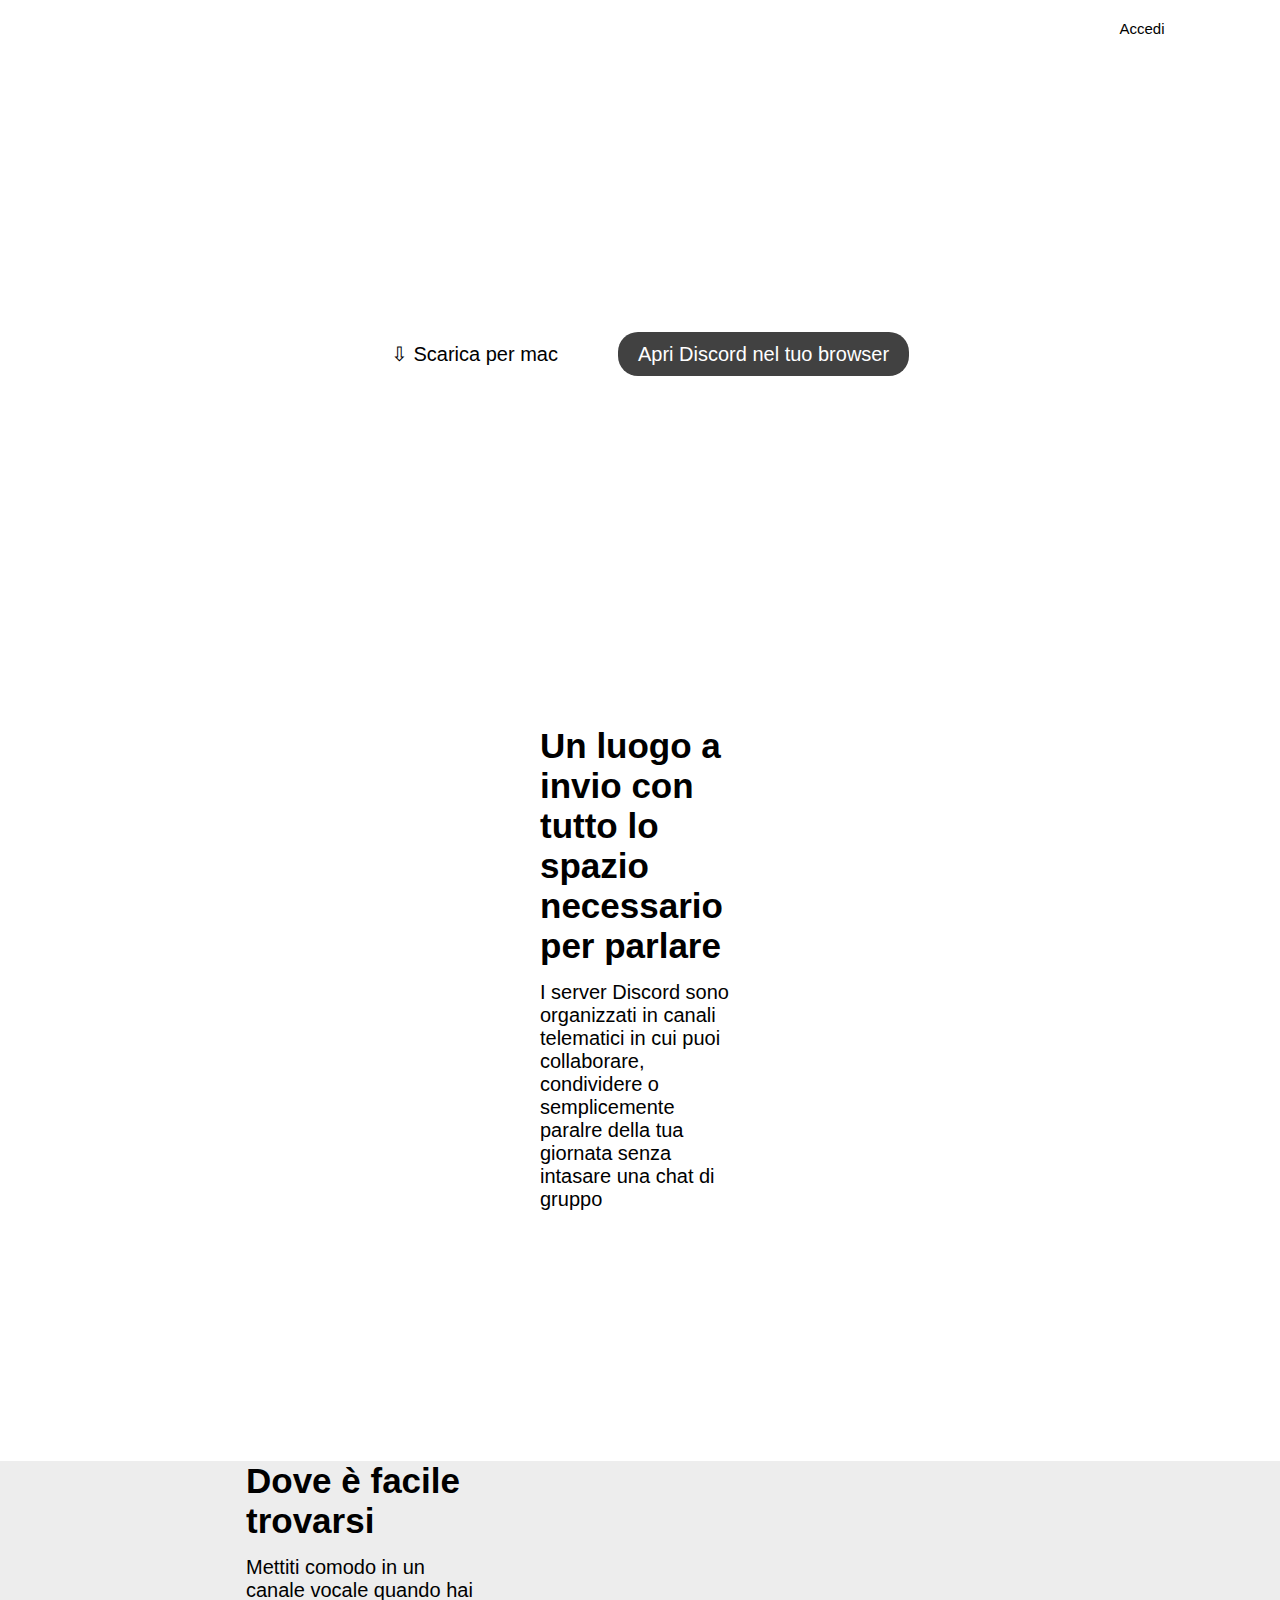
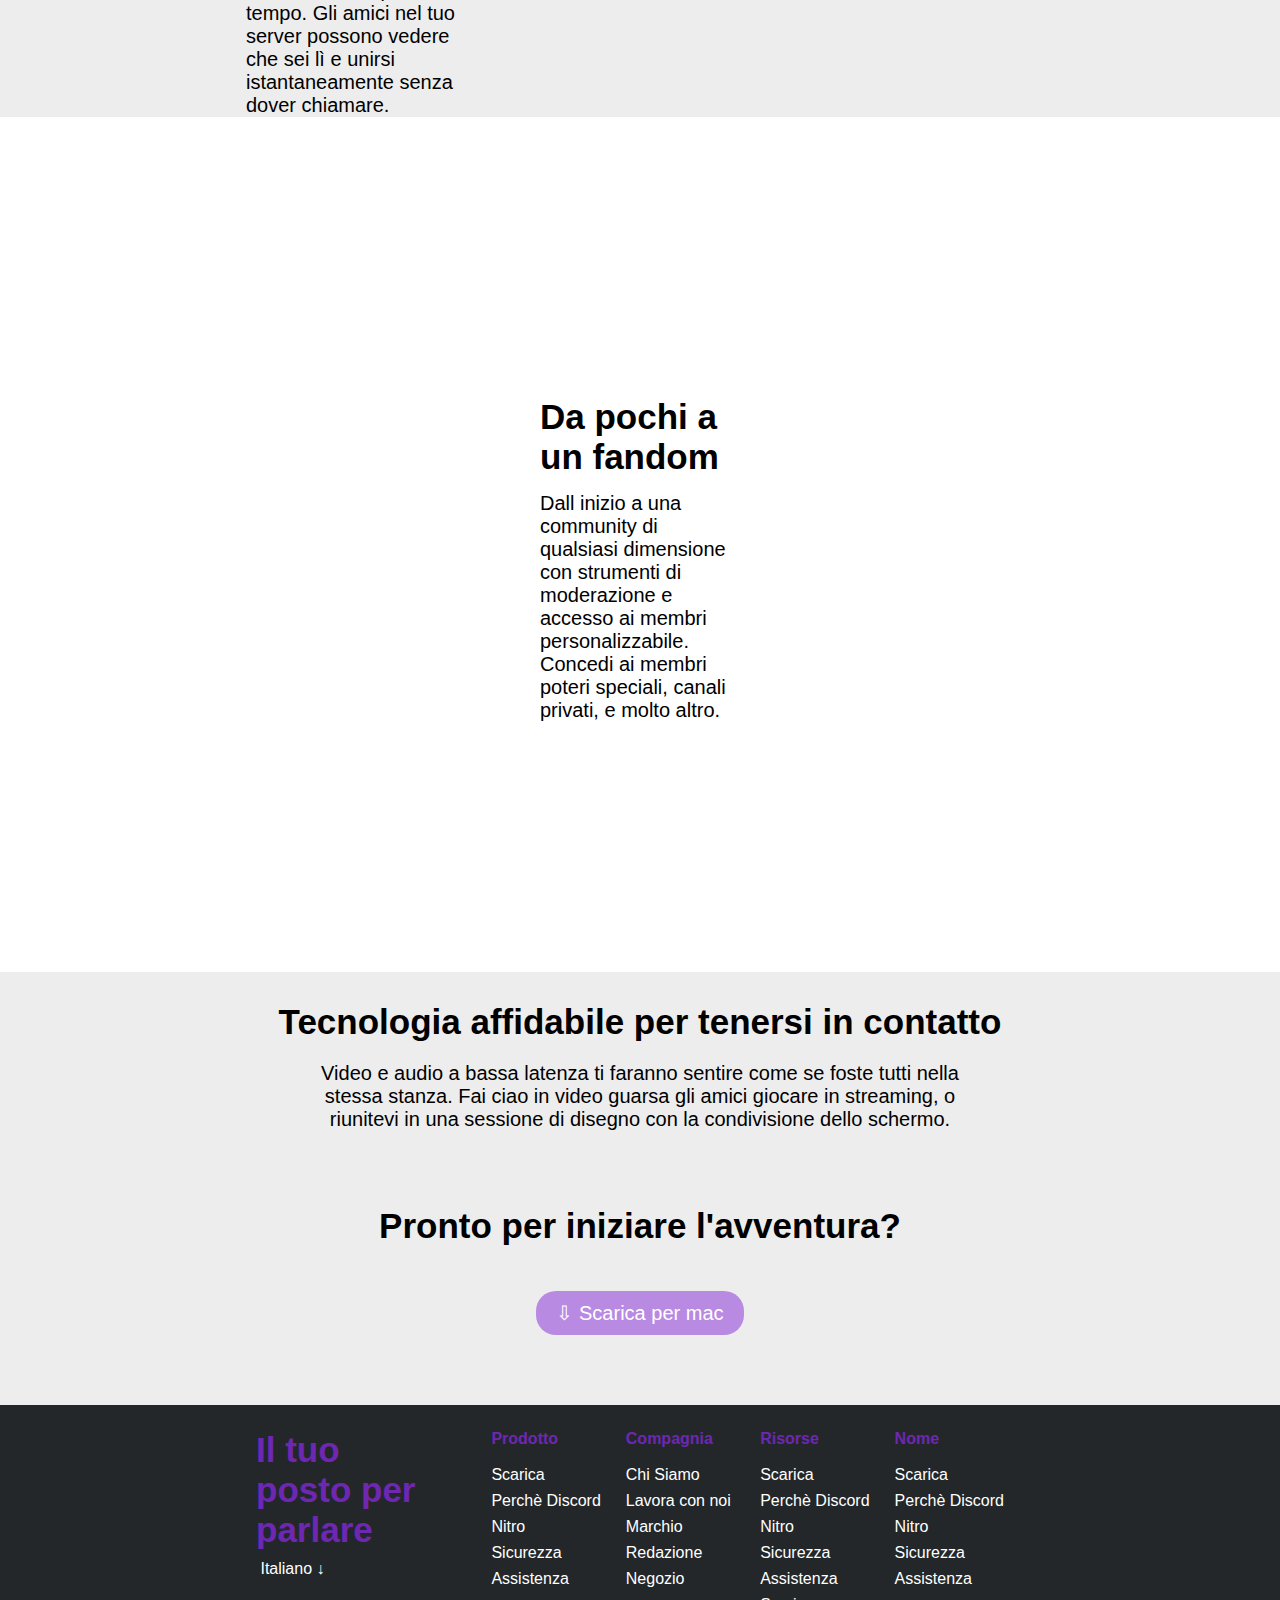
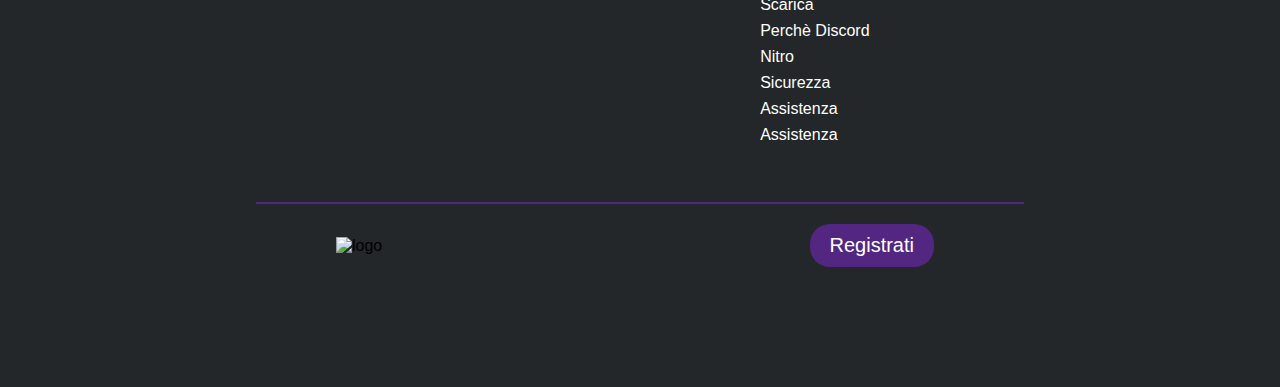
==== Bonus/index.html @ b8ca1c83 "Esercizio bonus con le onde." ====
<!DOCTYPE html>
<html lang="en">
    <head>
        <meta charset="UTF-8">
        <meta http-equiv="X-UA-Compatible" content="IE=edge">
        <meta name="viewport" content="width=device-width, initial-scale=1.0">
        <link href="http://fonts.cdnfonts.com/css/whitney-2?styles=68522,68521" rel="stylesheet">
        <link rel="stylesheet" href="./css/style.css">
        <title>Esercizio:  htmlcss-discord bonus</title>
    </head>
    <body>

        <!-- Inizio header -->

        <header class="img-container">
            <div class="header-container">
                <div class="row-header">
                    <div class="col-logo margin-right-100">
                        <img src="../img/logo.svg" alt="logo">
                    </div>
                        <div class="col-link ">
                            <ul class="unordered-list-header">
                                <li> <a class="link-header" href="https://discord.com/download">Scarica</a></li>
                                <li> <a class="link-header" href="https://discord.com/servers">Perché discord</a></li>
                                <li> <a class="link-header" href="https://discord.com/nitro">Nitro</a></li>
                                <li> <a class="link-header" href="https://discord.com/safetycenter">Sicurezza</a></li>
                                <li> <a class="link-header" href="https://support.discord.com/hc/it">Assistenza</a></li>
                            </ul>
                        </div>
                    <div class="col-login margin-left-100 accedi "> 
                        <a class="link-header-login" href="https://discord.com/channels/@me">Accedi</a>
                    </div>
                </div>
            </div>

            <!-- Header section -->
           
            <section class="row-blue">
                <div class="row-central">
                    <div class="header-col">
                        <h2 class="h2-title margin-top-bottom-50">Il tuo posto per parlare</h2>
                        <p class="header-p">Che tu faccia parte di un club scolatico, gruppo di gamer, comunità artistica mondalie, o semplicemente di un piccolo gruppo di amici che vuole passare il tempo assieme, Discord rende più facile chiaccherare ogni giorno e ritrovarsi più spesso.</p>
                        <div class="button-container padding-vertical-200">
                            <button class="button-common download-mac-first margin-20">&#8681; Scarica per mac</button>
                            <button class="button-common open-discord-browser margin-20">Apri Discord nel tuo browser</button>
                        </div>
                        </div>
                </div>
            </section>
        </header>   
        
        <!-- Inizio Main --> 

        <main>

            <!-- Seconda section -->

            <section class="row-section">
                <div class="section-container margin-top-bottom-100">
                    <div class="margin-righ-30">
                        <img class="img-item" src="./img/item1.svg" alt="">
                    </div>
                    <div class="second-section-col margin-top-30">
                        <h3>Un luogo a invio con tutto lo spazio necessario per parlare </h3>
                        <p class="margin-top-15 p-section-two">I server Discord sono organizzati in canali telematici in cui puoi collaborare, condividere o semplicemente paralre della tua giornata senza intasare una chat di gruppo</p>
                    </div>
                </div>
            </section>

            <!-- Terza section -->

            <section class="row-gray">
                <div class="waves"></div>
                <div class="gray-container  ">
                    <div class="third-section-col margin-righ-100">
                        <h3>Dove è facile trovarsi</h3>
                        <p class="margin-top-15 p-section-two">Mettiti comodo in un canale vocale quando hai tempo. Gli amici nel tuo server possono vedere che sei lì e unirsi istantaneamente senza dover chiamare. </p>
                    </div>
                    <div class="third-section-col-two margin-left-100">
                        <img class="img-item" src="./img/item2.svg" alt="">
                    </div>
                </div>
                <div class="waves waves-down"></div>
            </section>

            <!-- Quarta section -->

            <section class="row-section">
                <div class="section-container margin-top-bottom-100">
                    <div class="margin-right-30">
                        <img class="img-item" src="./img/item3.svg" alt="">
                    </div>
                    <div class="second-section-col margin-top-30">
                        <h3>Da pochi a un fandom</h3>
                        <p class="margin-top-15 p-section-two">Dall inizio a una community di qualsiasi dimensione con strumenti di moderazione e accesso ai membri personalizzabile. Concedi ai membri poteri speciali, canali privati, e molto altro.</p>
                    </div>
                </div>
            </section>

              <!-- Quarta section -->

              <section >
                <div class="waves"></div>
                <div class="fuor-section-container ">
                    <h3 class="margin-top-30 ">Tecnologia affidabile per tenersi in contatto</h3>
                    <p class=" p-section-two p-ultimate ">Video e audio a bassa latenza ti faranno sentire come se foste tutti nella stessa stanza. Fai ciao in video guarsa gli amici giocare in streaming, o riunitevi in una sessione di disegno con la condivisione dello schermo.</p>
                    <div class="four-section-col ">
                        <img class="img-item-big" src="./img/item4-big.svg" alt="">
                    </div>
                    <div class="background-stars">
                        <h3>Pronto per iniziare l'avventura?</h3>
                    </div>
                        <div class="button-common download-mac-second margin-20">&#8681; Scarica per mac</div>
                    </div>
             </section>
            </main>
             
            <!-- Footer  section -->
            <footer class="border"> 
                <section class="row-footer ">
                    <div class="footer-container" >
                            <div class="first-footer-col">
                                <h3 class="h3-footer">Il tuo posto per parlare</h3>
                                <img class="logo-ita" src="./img/ita.png" alt="">
                                <span class="logo-ita"> Italiano &#8595;</span>
                                <div class="social">
                                    <img class="social-logo" src="./img/facebook.svg" alt="">
                                    <img class="social-logo" src="./img/instagram.svg" alt="">
                                    <img class="social-logo" src="./img/twitter.svg" alt="">
                                    <img class="social-logo" src="./img/youtube.svg" alt="">                      
                                </div>                                
                            </div>
                            <div class="footer-col">
                                <ul class="unordered-list-footer">
                                    <li class="h3-footer">Prodotto</li>
                                    <li>Scarica</li>
                                    <li>Perchè Discord</li>
                                    <li>Nitro</li>
                                    <li>Sicurezza</li>
                                    <li>Assistenza</li>
                                </ul>
                            </div>
                            <div class="footer-col">
                                <ul class="unordered-list-footer">
                                    <li class="h3-footer">Compagnia</li>
                                    <li>Chi Siamo</li>
                                    <li>Lavora con noi</li>
                                    <li>Marchio</li>
                                    <li>Redazione</li>
                                    <li>Negozio</li>
                                </ul>
                            </div>
                            <div class="footer-col">
                                <ul class="unordered-list-footer">
                                    <li class="h3-footer">Risorse</li>
                                    <li>Scarica</li>
                                    <li>Perchè Discord</li>
                                    <li>Nitro</li>
                                    <li>Sicurezza</li>
                                    <li>Assistenza</li>
                                    <li>Scarica</li>
                                    <li>Perchè Discord</li>
                                    <li>Nitro</li>
                                    <li>Sicurezza</li>
                                    <li>Assistenza</li>
                                    <li>Assistenza</li>
                                </ul>
                            </div>
                            <div class="footer-col">
                                <ul class="unordered-list-footer">
                                    <li class="h3-footer">Nome</li>
                                    <li>Scarica</li>
                                    <li>Perchè Discord</li>
                                    <li>Nitro</li>
                                    <li>Sicurezza</li>
                                    <li>Assistenza</li>
                                </ul>
                            </div>
                    </div>
                </section>

                <section>
                    <div class="footer-container-two">
                        <div class="bottom-container border-top">
                            <div class="footer-logo-col ">
                                <img src="./img/logo.svg" alt="logo">
                            </div>
                            <div class="button-common download-mac-second margin-20">Registrati</div>
                        </div>
                    </div>
                </section>
            </footer>
    </body>
</html>
---- Bonus/css/style.css ----
/* Stile di default */
*{
    margin: 0;
    padding: 0;
    box-sizing: border-box;
    font-family: 'Whitney', sans-serif;
    font-family: 'Whitney Semibold', sans-serif;
    font-family: 'Whitney Book', sans-serif;
    font-family: 'Whitney Light', sans-serif;
}

.margin-top-15{
    margin-top: 15px;
}

.margin-top-30{
    margin-top: 30px;
}
 
 .margin-left-100{
    margin-left: 100px;
 }

 .margin-right-100{
    margin-right: 100px;
 }

 .margin-20{
    margin: 20px;
 }

 .margin-top-bottom-50{
    margin: 50px 0px;
 }

 .margin-top-bottom-100{
    margin: 100px 0px;
 }
 
 .padding-vertical-200{
     padding: 20px 0px 200px 0px;
    }
    
    /* Stile header */
    
.header-container{   
        display: flex;
        width: 100%;
        height: 60px;
        justify-content: center;
        align-items: center;
    }

.img-container{
        width: 100%;
        background-image: url(../img/jumbo.png);
        background-size: cover;
    }
 
.row-header{
    display: flex;   
    height: 40px;
    justify-content: space-between;   
}

.col-logo, .col-login, .col-link {
    height: 100%;
}

.col-logo {
    padding-top: 5px;
}

.col-link{
    text-align: center;
    width: 680px;
}

.col-login{
    display: flex;
    justify-content: flex-end;
}

/* Link contenuti nell'header e disposti in una lista non ordinata */

a:link {
    text-decoration: none;
}

a:hover{
    color:red;
}

.link-header{
    color: white;
    font-size: 20px;
}

.link-header-login{
    color: rgb(0, 0, 0);
    
}

.accedi{
    font-size: 15px;
    border-radius: 20px;
    padding: 10px 18px 10px 18px;
    color: black;
    background-color: white;
}

/* Lista non ordinata*/

.unordered-list-header{
    display: flex;
    list-style-type: none;
    justify-content: space-around;
    align-items: center;
    height: 100%;
    padding-top: 10px;
}


/* Inizio Main ed Header section  */

.row-blue{
    margin-bottom: 2px;
}

.row-central{
    display: flex;
    justify-content: center;
    padding: 0px 50px 0px 50px;
}

.header-col{
    display: flex;
    flex-direction: column;
    justify-content: space-evenly;
    width: 50%;
    color: white;
}

.h2-title{
    font-size: 35px;
    text-align: center;
}

.header-p{
  text-align: center;
  font-size: 20px;
}

.button-container{
    display: flex;
    justify-content: center;
}

.button-common{
    border: none;
    font-size: 20px;
    border-radius: 20px;
    padding: 10px 20px 10px 20px;
}

.download-mac-first{
    color: black;
    background-color: white;
}

.open-discord-browser {
    color: white;
    background-color: rgb(65, 65, 65);
}


/* Seconda section */

.section-container{
    display: flex;
    width: 100%;
    background-color: white;
    justify-content: center;
}

.img-item{
   width: 90%;
   margin-bottom: 15px;
}

.second-section-col{
    padding: 0px 60px 0px 60px;
    width: 25%;
}

h3{
    font-size: 35px;
}

.p-section-two{
    font-size: 20px;
}

/* Terza section */

.gray-container{
    background-color: rgb(237, 237, 237);
    display: flex;
    width: 100%;
    justify-content: center;
    align-items: center;
}

.third-section-col{
    width: 25%;
    padding: 0px 40px 0px 40px;
}

.third-section-col-two{
    width: 35%;
}

.p-ultimate{
    width: 50%;
    text-align: center;
    margin: 20px 0px 50px 0px;
}

.waves{
    height: 150px;
    background-image: url(../img/wave.svg);
    background-size: contain;
    filter: invert(98%) sepia(1%) saturate(36%) hue-rotate(105deg) brightness(113%) contrast(86%);
}

.waves-down{
    transform: rotate(180deg);
}

/* Quarta section */

.fuor-section-container{
   
    background-color: rgb(237, 237, 237);
    display: flex;
    width: 100%;
    justify-content: center;
    align-items: center;
    flex-direction: column;
    padding-bottom: 50px;
}

.four-section-col{
    display: flex;
    width: 60%;
    justify-content: center;
    align-items: center;
}

.img-item-big{
    width: 80%;
}

/* Footer */

.footer-container{
    display: flex;
    width: 100%;
    background-color: rgb(35, 39, 42);
    justify-content: center;
    align-items: flex-start;
    padding-top: 20px;
    padding-bottom: 50px;
}

.first-footer-col{
    width: 18%;
    padding-right: 50px;
}

.h3-footer{
    padding-top: 5px;
    margin-bottom: 10px;
    font-weight: bold;
    color: rgb(131, 40, 216, 0.8);
}

.footer-col{
    width: 10.5%;
}

.background-stars{
    background-image: url(../img/stars.svg);
    padding: 25px;
}

.download-mac-second{
    background-color: rgb(131, 40, 216, 0.5);
    color: white;
}

li{
    padding-bottom: 8px;
}

.logo-ita{
    width: 8%;
    color: white;
}

.social{
    display: flex;
    color: white;
    width: 12%;
}

.social-logo{
    padding: 20px 10px 0px 0px;
    filter: invert(98%) sepia(1%) saturate(36%) hue-rotate(105deg) brightness(113%) contrast(86%);
}


.unordered-list-footer{
    list-style-type: none;
    padding-left: 5px;
    color: white;
    height: 100%;
}

.footer-container-two{
    display: flex;
    width: 100%;
    background-color: rgb(35, 39, 42);
    justify-content: center;
    align-items: flex-end;
   
}

.bottom-container{
    display: flex;
    width: 60%;
    justify-content: space-between;
    align-items: center;
    margin-bottom: 100px;
}

.footer-logo-col, .footer-bottone-col{
    padding: 0px 10px 0px 10px;
}

.border-top{
    background-color: rgb(35, 39, 42);
    padding: 0px 70px 0px 70px;
    border-top: 2px solid rgb(131, 40, 216, 0.5);
}
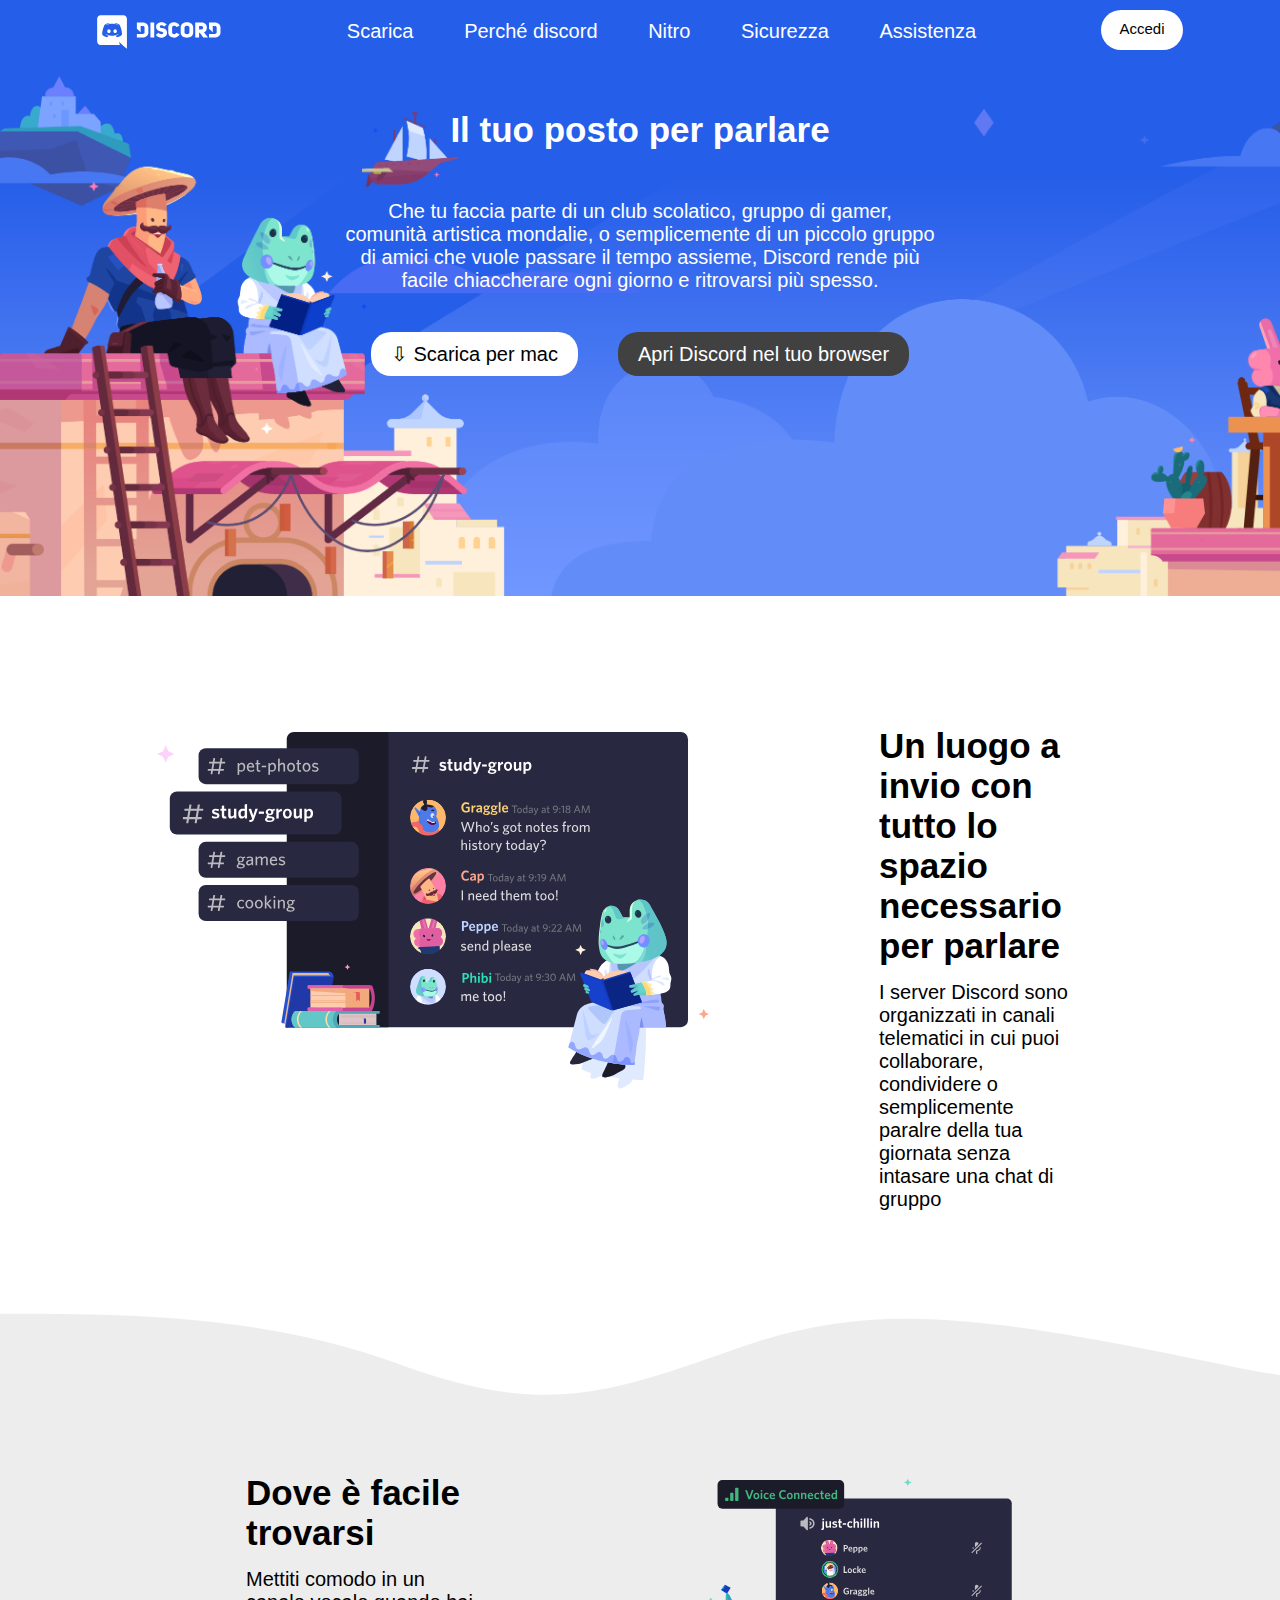
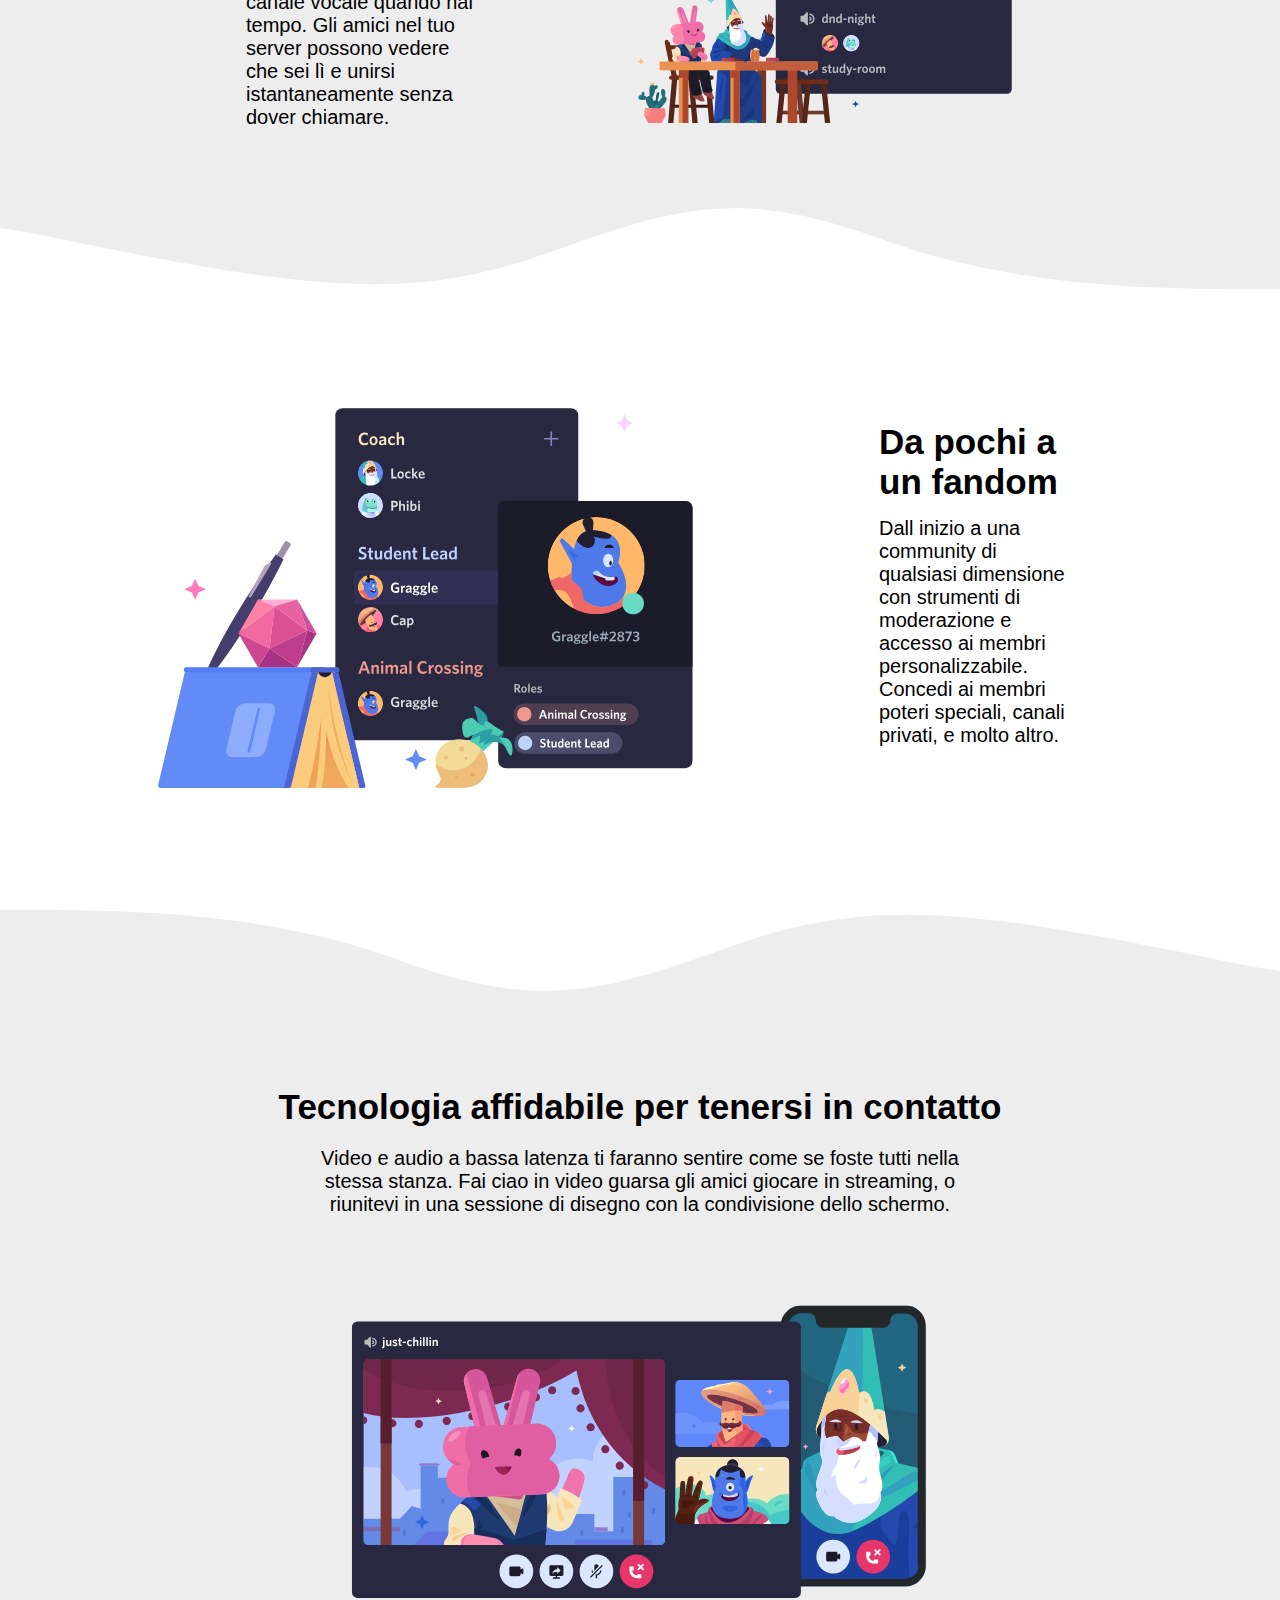
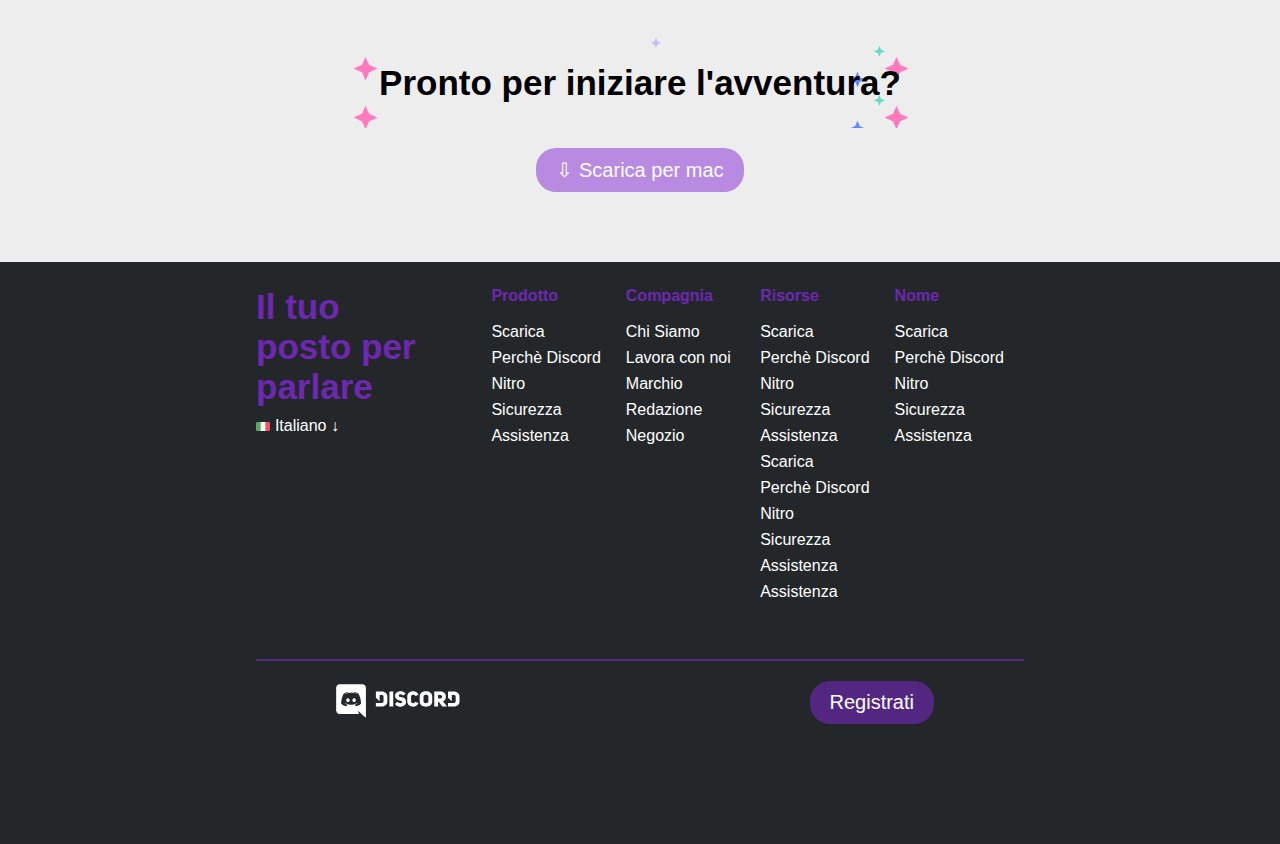
==== commit 9f5c13c5: "Icone dei social cambiate da img a i" ====
--- a/Bonus/index.html
+++ b/Bonus/index.html
@@ -5,6 +5,7 @@
         <meta http-equiv="X-UA-Compatible" content="IE=edge">
         <meta name="viewport" content="width=device-width, initial-scale=1.0">
         <link href="http://fonts.cdnfonts.com/css/whitney-2?styles=68522,68521" rel="stylesheet">
+        <link rel="stylesheet" href="https://cdnjs.cloudflare.com/ajax/libs/font-awesome/6.2.0/css/all.min.css" integrity="sha512-xh6O/CkQoPOWDdYTDqeRdPCVd1SpvCA9XXcUnZS2FmJNp1coAFzvtCN9BmamE+4aHK8yyUHUSCcJHgXloTyT2A==" crossorigin="anonymous" referrerpolicy="no-referrer" />
         <link rel="stylesheet" href="./css/style.css">
         <title>Esercizio:  htmlcss-discord bonus</title>
     </head>
@@ -124,10 +125,10 @@
                                 <img class="logo-ita" src="./img/ita.png" alt="">
                                 <span class="logo-ita"> Italiano &#8595;</span>
                                 <div class="social">
-                                    <img class="social-logo" src="./img/facebook.svg" alt="">
-                                    <img class="social-logo" src="./img/instagram.svg" alt="">
-                                    <img class="social-logo" src="./img/twitter.svg" alt="">
-                                    <img class="social-logo" src="./img/youtube.svg" alt="">                      
+                                    <i class="fa-brands fa-facebook"></i>
+                                    <i class="fa-brands fa-instagram"></i>
+                                    <i class="fa-brands fa-twitter"></i>
+                                    <i class="fa-brands fa-youtube"></i>                     
                                 </div>                                
                             </div>
                             <div class="footer-col">
--- a/Bonus/css/style.css
+++ b/Bonus/css/style.css
@@ -311,14 +311,13 @@
 .social{
     display: flex;
     color: white;
-    width: 12%;
-}
-
-.social-logo{
-    padding: 20px 10px 0px 0px;
-    filter: invert(98%) sepia(1%) saturate(36%) hue-rotate(105deg) brightness(113%) contrast(86%);
-}
-
+}
+
+i {
+    padding-top: 10px;
+    padding-right: 20px;
+    color: white;
+}
 
 .unordered-list-footer{
     list-style-type: none;
